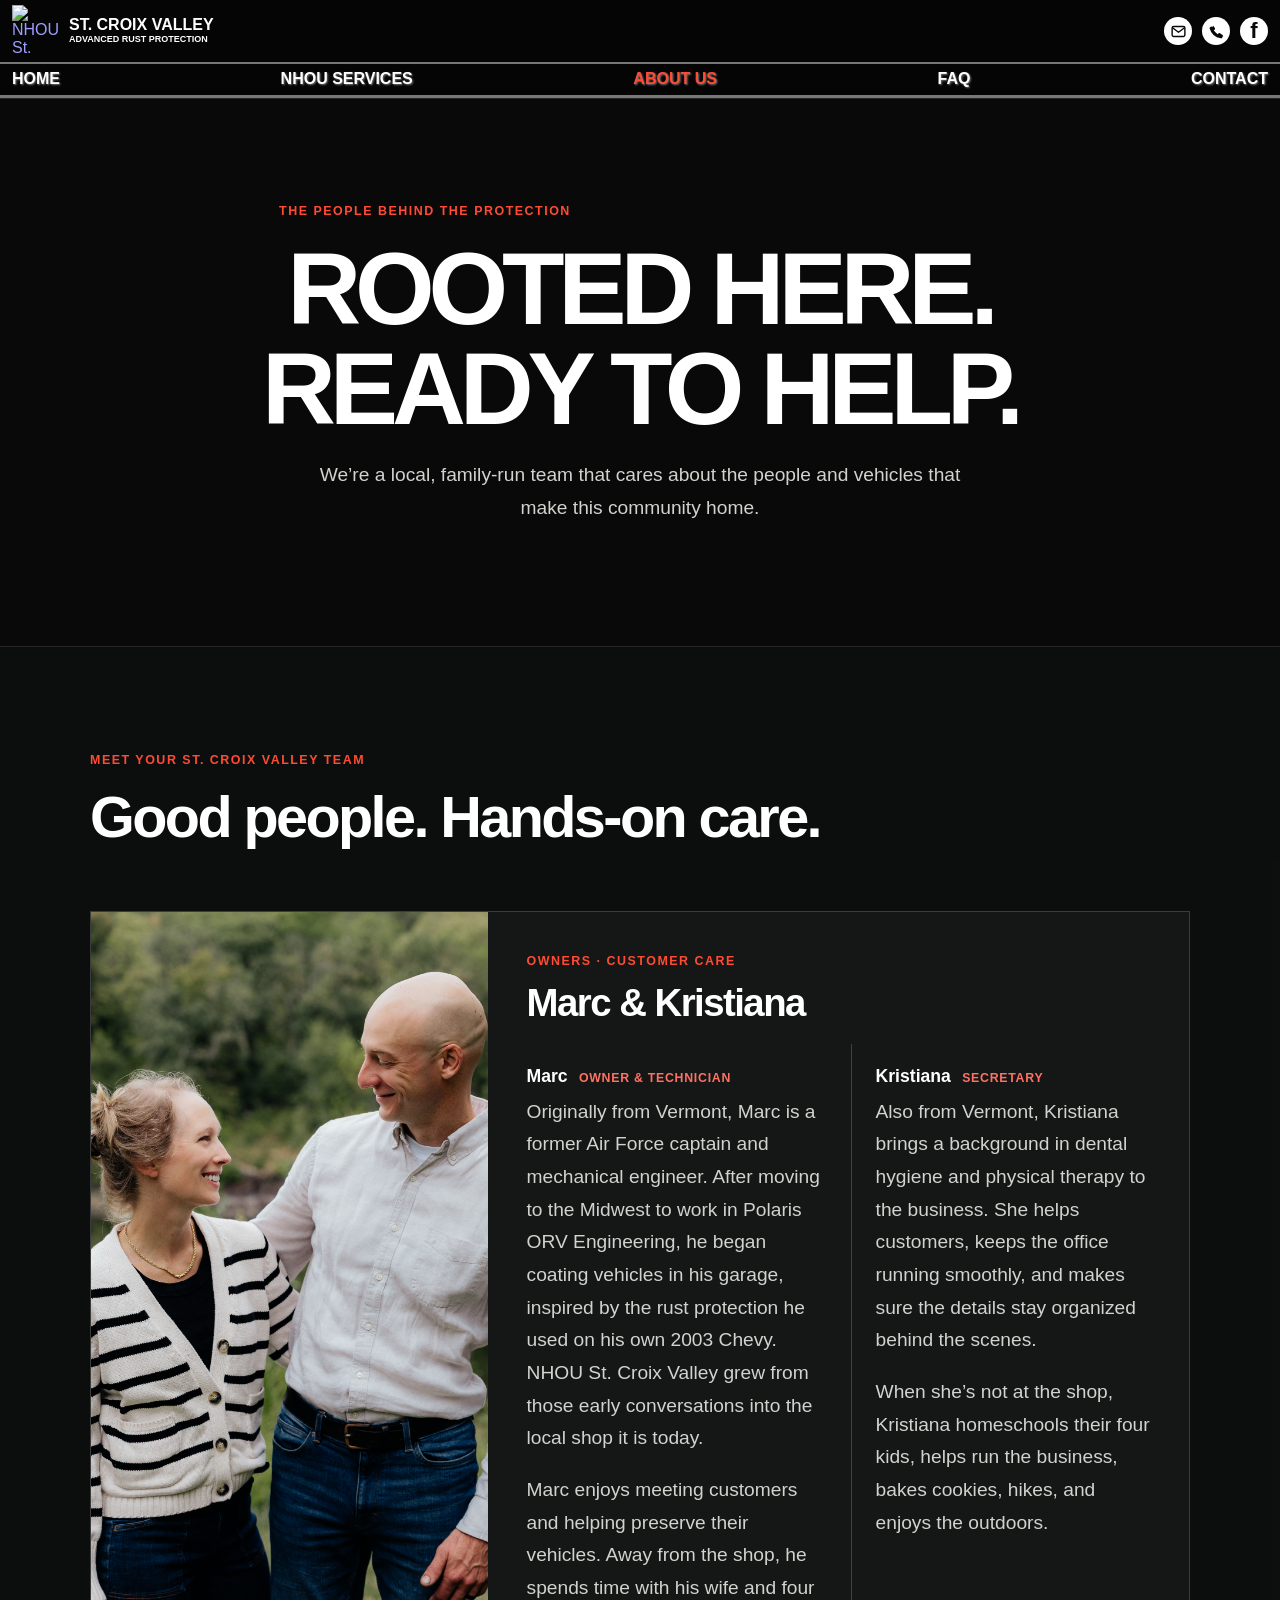
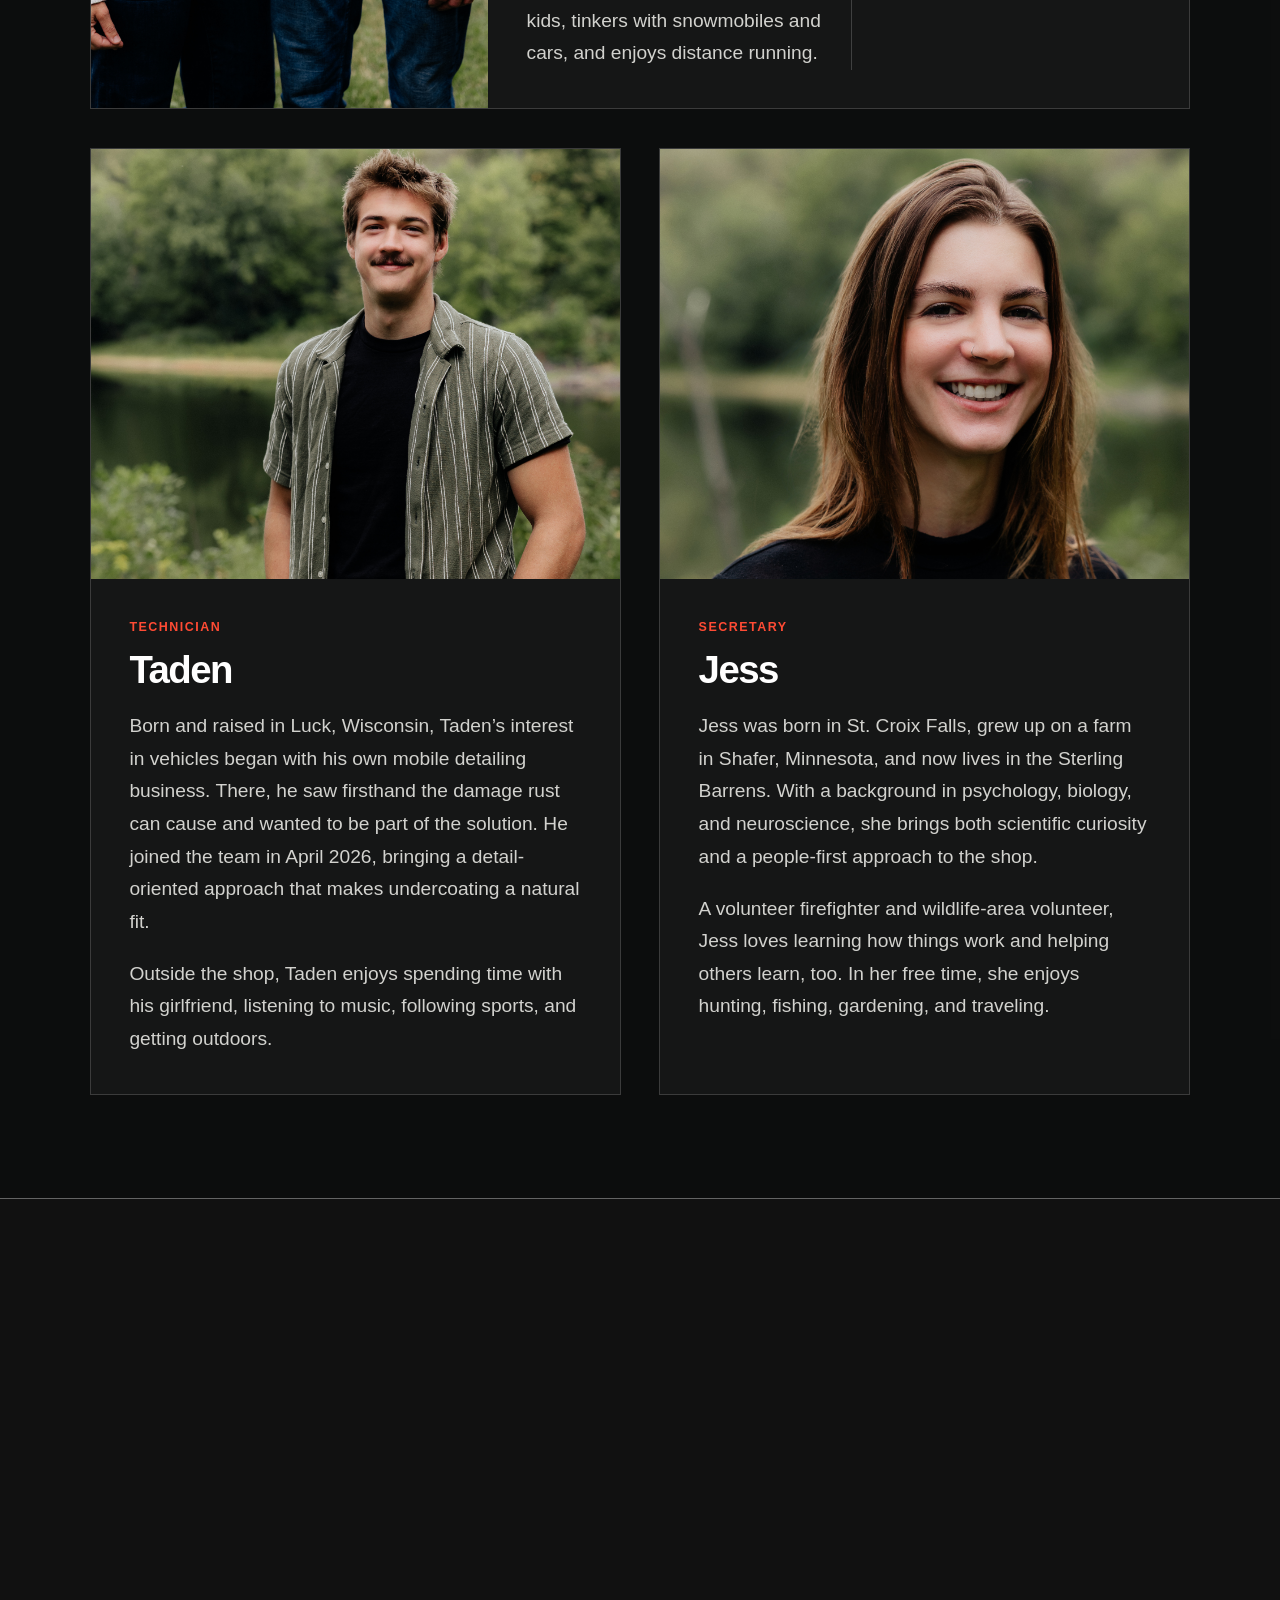
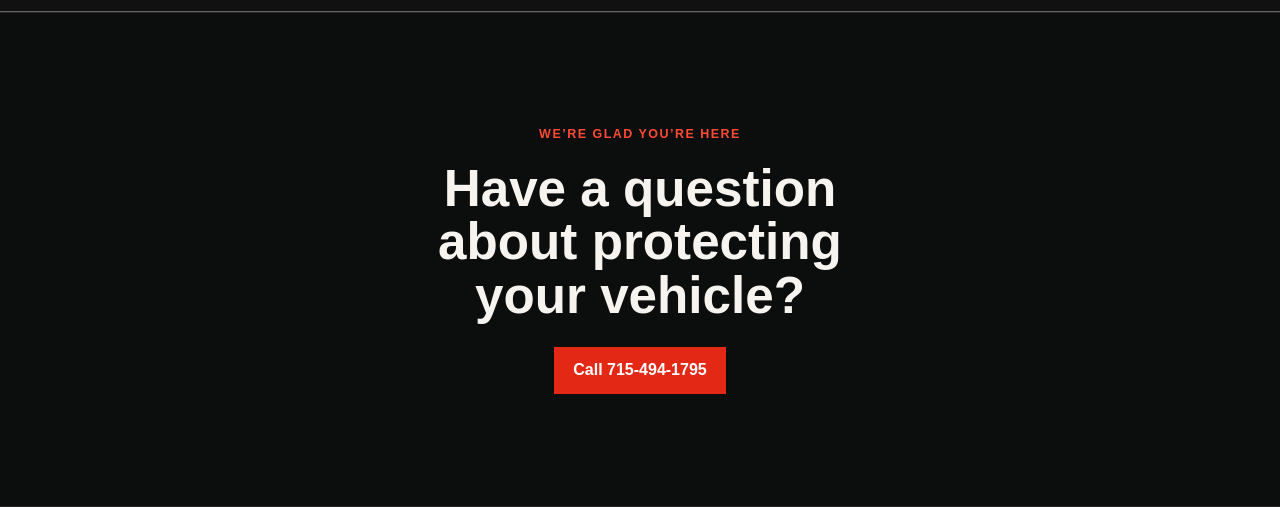
==== aboutUs.html @ d03a411c "Production Ready Still have updates to make but here we go" ====
<!DOCTYPE html>
<html lang="en" data-version="4">
    <head>
        <meta charset="UTF-8">
        <meta name="viewport" content="width=device-width, initial-scale=1.0">
        <meta name="theme-color" content="#111111">
        <title>About Us | NHOU St. Croix Valley</title>
        <link rel="icon" href="src/img/NHOU_LOGO_STCROIX.webp" type="image/webp">
        <link rel="stylesheet" href="style.css">
        <link rel="stylesheet" href="style2.css">
        <link rel="stylesheet" href="aboutUs.css">
    </head>

    <body>
        <div class="video-stage" aria-hidden="true">
            <video class="background-video" autoplay muted loop playsinline tabindex="-1" poster="src/img/trucks.jpg">
                <source src="video.mp4" type="video/mp4">
            </video>
        </div>

        <header class="site-header">
            <div class="brand-row">
                <a class="brand" href="index.html" aria-label="NHOU St. Croix Valley home">
                    <img src="src/img/NHOU_LOGO_STCROIX.webp" alt="NHOU St. Croix Valley Advanced Rust Protection">
                    <span class="brand-copy" aria-hidden="true">
                        <strong>St. Croix Valley</strong>
                        <small>Advanced Rust Protection</small>
                    </span>
                </a>
                <div class="social-links" aria-label="Contact and social links">
                    <a class="social-link" href="mailto:info@nhoustcroixvalley.com" aria-label="Email NHOU St. Croix Valley" title="Email">
                        <svg viewBox="0 0 24 24" aria-hidden="true"><rect x="3" y="5" width="18" height="14" rx="2"></rect><path d="m4 7 8 6 8-6"></path></svg>
                    </a>
                    <a class="social-link" href="tel:+17154941795" aria-label="Call NHOU St. Croix Valley" title="Call">
                        <svg viewBox="0 0 24 24" aria-hidden="true"><path d="M7.1 3.5 9.7 7a1.6 1.6 0 0 1-.1 2l-1.4 1.4a14.2 14.2 0 0 0 5.4 5.4l1.4-1.4a1.6 1.6 0 0 1 2-.1l3.5 2.6a1.6 1.6 0 0 1 .5 1.9l-.8 1.8a2 2 0 0 1-2.1 1.1A19.4 19.4 0 0 1 2.3 7.9a2 2 0 0 1 1.1-2.1l1.8-.8a1.6 1.6 0 0 1 1.9.5Z"></path></svg>
                    </a>
                    <a class="social-link social-link-facebook" href="https://www.facebook.com/NHOUStCroixValley" aria-label="NHOU St. Croix Valley on Facebook" title="Facebook" target="_blank" rel="noopener noreferrer">f</a>
                </div>
            </div>
            <nav class="main-nav" aria-label="Main navigation">
                <a href="index.html">Home</a>
                <a href="services.html">NHOU Services</a>
                <a href="#team" aria-current="page">About Us</a>
                <a href="faq.html">FAQ</a>
                <a href="contact.html">Contact</a>
            </nav>
        </header>

        <main class="about-page">
            <section class="module about-intro">
                <div class="module-inner">
                    <p class="eyebrow">The people behind the protection</p>
                    <h1>Rooted here.<br>Ready to help.</h1>
                    <p>We’re a local, family-run team that cares about the people and vehicles that make this community home.</p>
                </div>
            </section>

            <section class="team-section" id="team" aria-labelledby="team-heading">
                <div class="team-heading">
                    <p class="eyebrow">Meet your St. Croix Valley team</p>
                    <h2 id="team-heading">Good people. Hands-on care.</h2>
                </div>

                <div class="team-grid">
                    <article class="team-card team-card-featured">
                        <img class="team-photo team-photo-featured" src="Marc and Kristiana Photo.jpg" alt="Marc and Kristiana together outdoors">
                        <div class="team-card-copy">
                            <p class="eyebrow">Owners · Customer care</p>
                            <h3>Marc &amp; Kristiana</h3>
                            <div class="team-bios">
                                <div>
                                    <h4>Marc <span>Owner &amp; Technician</span></h4>
                                    <p>Originally from Vermont, Marc is a former Air Force captain and mechanical engineer. After moving to the Midwest to work in Polaris ORV Engineering, he began coating vehicles in his garage, inspired by the rust protection he used on his own 2003 Chevy. NHOU St. Croix Valley grew from those early conversations into the local shop it is today.</p>
                                    <p>Marc enjoys meeting customers and helping preserve their vehicles. Away from the shop, he spends time with his wife and four kids, tinkers with snowmobiles and cars, and enjoys distance running.</p>
                                </div>
                                <div>
                                    <h4>Kristiana <span>Secretary</span></h4>
                                    <p>Also from Vermont, Kristiana brings a background in dental hygiene and physical therapy to the business. She helps customers, keeps the office running smoothly, and makes sure the details stay organized behind the scenes.</p>
                                    <p>When she’s not at the shop, Kristiana homeschools their four kids, helps run the business, bakes cookies, hikes, and enjoys the outdoors.</p>
                                </div>
                            </div>
                        </div>
                    </article>

                    <article class="team-card">
                        <img class="team-photo" src="Taden Photo.jpg" alt="Taden, NHOU St. Croix Valley technician">
                        <div class="team-card-copy">
                            <p class="eyebrow">Technician</p>
                            <h3>Taden</h3>
                            <p>Born and raised in Luck, Wisconsin, Taden’s interest in vehicles began with his own mobile detailing business. There, he saw firsthand the damage rust can cause and wanted to be part of the solution. He joined the team in April 2026, bringing a detail-oriented approach that makes undercoating a natural fit.</p>
                            <p>Outside the shop, Taden enjoys spending time with his girlfriend, listening to music, following sports, and getting outdoors.</p>
                        </div>
                    </article>

                    <article class="team-card">
                        <img class="team-photo" src="Jess Photo.jpg" alt="Jess, NHOU St. Croix Valley secretary">
                        <div class="team-card-copy">
                            <p class="eyebrow">Secretary</p>
                            <h3>Jess</h3>
                            <p>Jess was born in St. Croix Falls, grew up on a farm in Shafer, Minnesota, and now lives in the Sterling Barrens. With a background in psychology, biology, and neuroscience, she brings both scientific curiosity and a people-first approach to the shop.</p>
                            <p>A volunteer firefighter and wildlife-area volunteer, Jess loves learning how things work and helping others learn, too. In her free time, she enjoys hunting, fishing, gardening, and traveling.</p>
                        </div>
                    </article>
                </div>
            </section>

            <section class="video-break" aria-label="Video break">
                <p>Local care. Protection built for the long haul.</p>
            </section>

            <section class="module about-contact">
                <div class="module-inner">
                    <p class="eyebrow">We’re glad you’re here</p>
                    <h2>Have a question about protecting your vehicle?</h2>
                    <a class="contact-link" href="tel:+17154941795">Call 715-494-1795</a>
                </div>
            </section>
        </main>
    </body>
</html>
---- style.css ----
/*
SETUP
*/

/*package fonts*/


body{
    width:100%;
    min-height: 100vh;
    margin: 0;
    padding: 0;
    overflow-x: hidden;
    box-sizing: border-box;
}

*, *::before, *::after {
    box-sizing: inherit;
}

/*Content Area*/
#content-pusher{
    padding:25px;
    padding-top: 70px;
    min-width: 0;

}

/*
END SETUP
*/


/* Homepage */
.site-header {
    position: relative;
    z-index: 1;
    color: #fff;
    background: #050505;
    border-bottom: 3px solid #777;
}

.brand-row {
    min-height: 64px;
    display: flex;
    align-items: center;
    justify-content: space-between;
    gap: 16px;
    padding: 5px 12px;
    border-bottom: 2px solid #777;
}

.brand {
    display: inline-flex;
    align-items: center;
    gap: 5px;
    min-width: 0;
    text-decoration: none;
}

.brand img {
    display: block;
    width: 52px;
    height: 52px;
    object-fit: contain;
    object-position: left center;
}

.brand-copy {
    display: grid;
    gap: 1px;
    color: #fff;
    font-family: Verdana, Geneva, sans-serif;
    line-height: 1.05;
    text-transform: uppercase;
}

.brand-copy strong {
    font-size: 16px;
    font-weight: 800;
}

.brand-copy small {
    font-size: 9px;
    font-weight: 700;
}

.social-links {
    display: flex;
    flex: 0 0 auto;
    align-items: center;
    gap: 10px;
}

.social-link {
    display: grid;
    width: 28px;
    height: 28px;
    place-items: center;
    color: #090909;
    background: #fff;
    border-radius: 50%;
    text-decoration: none;
    transition: transform 150ms ease, background-color 150ms ease;
}

.social-link:hover,
.social-link:focus-visible {
    transform: translateY(-2px);
    background: #e51d35;
}

.social-link svg {
    width: 17px;
    height: 17px;
    fill: none;
    stroke: currentColor;
    stroke-linecap: round;
    stroke-linejoin: round;
    stroke-width: 2;
}

.social-link:nth-child(2) svg {
    fill: currentColor;
    stroke: none;
}

.social-link-facebook {
    font-family: Arial, sans-serif;
    font-size: 22px;
    font-weight: 800;
    line-height: 1;
}

.main-nav {
    display: flex;
    min-height: 31px;
    align-items: center;
    justify-content: space-between;
    gap: 12px;
    padding: 3px 12px 4px;
}

.main-nav a {
    color: #fff;
    font-family: Verdana, Geneva, sans-serif;
    font-size: clamp(12px, 2.5vw, 16px);
    font-weight: 700;
    line-height: 1.2;
    text-decoration: none;
    text-transform: uppercase;
    text-shadow: 1px 1px 2px #777;
    white-space: nowrap;
}

.main-nav a[aria-current="page"] {
    color: #ff4b34;
    font-weight: 800;
}

.main-nav a:hover,
.main-nav a:focus-visible {
    color: #e51d35;
}

.hero {
    position: relative;
    isolation: isolate;
    display: grid;
    align-content: start;
    min-height: clamp(680px, 110svh, 1100px);
    overflow: hidden;
    padding: clamp(2rem, 5vh, 3.5rem) 16px;
    background: rgba(13, 14, 14, 0.96);
}

.hero::before {
    position: absolute;
    z-index: 0;
    inset: clamp(190px, 30vh, 300px) max(1rem, calc((100vw - 1180px) / 2)) clamp(1rem, 3vw, 2rem);
    border-radius: 14px;
    background-image: linear-gradient(rgba(0, 0, 0, 0.18), rgba(0, 0, 0, 0.18)), url("Photo Tests/somephotosnhou/USETHISE.jpeg");
    background-position: center;
    background-size: cover;
    content: "";
}

.hero h1 {
    position: relative;
    z-index: 1;
    display: grid;
    margin: 0;
    color: #e51d35;
    font-family: Verdana, Geneva, sans-serif;
    font-size: clamp(24px, 4.6vw, 34px);
    font-weight: 800;
    line-height: 1.3;
    text-align: center;
    text-shadow: 1px 2px 6px rgba(0, 0, 0, 0.85);
    text-transform: uppercase;
}

.hero h1 span:nth-child(2) {
    color: #fff;
}

@media (max-width: 420px) {
    .brand-row {
        min-height: 58px;
        padding-inline: 8px;
    }

    .brand img {
        width: 46px;
        height: 46px;
    }

    .brand-copy strong {
        font-size: 13px;
    }

    .brand-copy small {
        font-size: 7px;
    }

    .social-links {
        gap: 6px;
    }

    .social-link {
        width: 25px;
        height: 25px;
    }

    .main-nav {
        gap: 6px;
        padding-inline: 8px;
    }

    .main-nav a {
        font-size: 11px;
    }

    .hero {
        min-height: clamp(560px, 82svh, 820px);
    }

    .hero::before {
        inset-block-start: clamp(180px, 28vh, 240px);
    }
}

/*
MODULES
*/

/*Module setup*/

/*Begin Modules*/

/*
END MODULES
*/
---- style2.css ----
:root {
    color-scheme: dark;
    font-family: "Trebuchet MS", sans-serif;
    background: #111;
    color: #f7f4ef;
    font-synthesis: none;
}

* {
    box-sizing: border-box;
}

html {
    scroll-behavior: smooth;
    margin: 0;
    padding: 0;
    width: 100%;
}

body {
    margin: 0;
    padding: 0;
    width: 100%;
    min-width: 320px;
    overflow-x: hidden;
    background: #111;
}

.video-stage {
    position: sticky;
    top: 0;
    z-index: 0;
    height: 100vh;
    height: 100svh;
    margin-bottom: -100vh;
    overflow: hidden;
    pointer-events: none;
}

.background-video {
    width: 100%;
    height: 100%;
    object-fit: cover;
    object-position: center;
}

body > main:not(.menu-content) {
    position: relative;
    z-index: 1;
}

.module {
    min-height: 72vh;
    display: grid;
    align-items: center;
    padding: clamp(3rem, 8vw, 7rem) max(6vw, calc((100vw - 1100px) / 2));
    background: rgba(13, 14, 14, 0.96);
    border-block: 1px solid rgba(255, 255, 255, 0.12);
}

.module-inner {
    width: min(100%, 1100px);
    margin-inline: auto;
}

.intro {
    min-height: 76vh;
    text-align: center;
}

.intro .module-inner {
    max-width: 760px;
}

.eyebrow {
    margin: 0 0 1rem;
    color: #ff4b34;
    font-size: 0.78rem;
    font-weight: 700;
    text-transform: uppercase;
    letter-spacing: 0.12em;
}

h1, h2, p {
    margin-top: 0;
}

h1 {
    margin-bottom: 1.25rem;
    font-size: clamp(2.5rem, 7vw, 5.5rem);
    line-height: 0.98;
}

h2 {
    margin-bottom: 1rem;
    font-size: clamp(1.8rem, 4vw, 3.25rem);
    line-height: 1.05;
}

p {
    max-width: 62ch;
    color: #d2d2ce;
    font-size: clamp(1rem, 1.5vw, 1.2rem);
    line-height: 1.7;
}

.intro p {
    margin-inline: auto;
}

.content-grid {
    display: grid;
    grid-template-columns: repeat(2, minmax(0, 1fr));
    align-items: center;
    gap: clamp(1.5rem, 5vw, 4rem);
}

.quick-faq {
    display: grid;
    gap: 0.75rem;
    margin-top: clamp(2rem, 5vw, 3.5rem);
    padding-top: clamp(1.5rem, 3vw, 2.25rem);
    border-top: 1px solid rgba(255, 255, 255, 0.18);
}

.quick-faq .eyebrow {
    margin-bottom: 0.2rem;
}

.quick-faq details {
    border: 1px solid rgba(255, 255, 255, 0.18);
    background: rgba(0, 0, 0, 0.18);
}

.quick-faq summary {
    position: relative;
    padding: 1rem 3rem 1rem 1.1rem;
    color: #fff;
    cursor: pointer;
    font-weight: 700;
    line-height: 1.45;
    list-style: none;
}

.quick-faq summary::-webkit-details-marker {
    display: none;
}

.quick-faq summary::after {
    position: absolute;
    top: 50%;
    right: 1rem;
    color: #ff4b34;
    content: "+";
    font-size: 1.4rem;
    font-weight: 400;
    transform: translateY(-50%);
}

.quick-faq details[open] summary::after {
    content: "−";
}

.quick-faq summary:hover,
.quick-faq summary:focus-visible {
    background: rgba(255, 255, 255, 0.04);
}

.quick-faq summary:focus-visible,
.quick-faq .contact-link:focus-visible {
    outline: 2px solid #ff7162;
    outline-offset: 3px;
}

.quick-faq-answer {
    padding: 0.15rem 1.1rem 0.75rem;
    border-top: 1px solid rgba(255, 255, 255, 0.12);
}

.quick-faq-answer p {
    margin: 0.9rem 0;
    font-size: 0.98rem;
}

.quick-faq-answer strong {
    color: #fff;
}

.quick-faq .contact-link {
    justify-self: start;
    margin-top: 0.35rem;
}

.photo-pair {
    display: grid;
    grid-template-columns: repeat(2, minmax(0, 1fr));
    gap: 0.75rem;
}

figure {
    min-width: 0;
    margin: 0;
}

figure img {
    display: block;
    width: 100%;
    aspect-ratio: 4 / 5;
    object-fit: cover;
    border: 1px solid rgba(255, 255, 255, 0.25);
}

figcaption {
    padding-top: 0.65rem;
    color: #d2d2ce;
    font-size: 0.85rem;
}

.feature-photo {
    display: block;
    width: 100%;
    max-height: 440px;
    aspect-ratio: 4 / 3;
    object-fit: cover;
    border: 1px solid rgba(255, 255, 255, 0.25);
}

.warranty-photo {
    aspect-ratio: 4 / 5;
    background: #fff;
    object-fit: contain;
}

.video-break {
    min-height: 46vh;
    display: grid;
    place-items: center;
    padding: 2.5rem 1.5rem;
    background: rgba(232, 28, 8, 0.72);
    border-block: 1px solid rgba(255, 255, 255, 0.35);
    text-align: center;
}

.video-break p {
    margin: 0;
    color: #fff;
    font-size: clamp(1.5rem, 4vw, 3rem);
    font-weight: 700;
}

.review-list {
    display: grid;
    grid-template-columns: repeat(2, minmax(0, 1fr));
    gap: 1.5rem;
}

.review-link {
    grid-column: 1 / -1;
    justify-self: start;
}

blockquote {
    margin: 0;
    padding: 1.5rem 0;
    border-top: 2px solid #ed321d;
}

blockquote p {
    color: #f7f4ef;
}

cite {
    color: #b7b8b5;
    font-size: 0.9rem;
    font-style: normal;
}

.closing {
    min-height: 48vh;
    text-align: center;
}

.closing .module-inner {
    display: grid;
    justify-items: center;
}

.contact-link {
    display: inline-block;
    padding: 0.9rem 1.2rem;
    color: #fff;
    background: #e32916;
    font-weight: 700;
    text-decoration: none;
}

.contact-link:hover,
.contact-link:focus-visible {
    background: #bd1e10;
}

html[data-version="2"] .video-break,
html[data-version="4"] .video-break {
    background: transparent;
}

html[data-version="3"] .video-break p,
html[data-version="4"] .video-break p {
    visibility: hidden;
}

html[data-version="5"] .module {
    background: #0d0e0e;
}

html[data-version="6"] .video-break {
    min-height: 74vh;
    background: transparent;
}

html[data-version="6"] .video-break p {
    display: none;
}

.test-menu {
    min-height: 100vh;
    background: #111;
}

.menu-content {
    width: min(100% - 2.5rem, 820px);
    margin: 0 auto;
    padding: clamp(4rem, 12vh, 8rem) 0;
}

.menu-content h1 {
    max-width: 12ch;
}

.menu-intro {
    margin-bottom: 2.5rem;
}

.menu-content nav {
    border-top: 1px solid #555;
}

.menu-content nav a {
    display: grid;
    grid-template-columns: 3rem 1fr auto;
    gap: 1rem;
    align-items: center;
    padding: 1.25rem 0;
    border-bottom: 1px solid #555;
    color: #f7f4ef;
    font-size: 1.05rem;
    text-decoration: none;
}

.menu-content nav a span:first-child {
    color: #ff4b34;
    font-size: 0.85rem;
    font-weight: 700;
}

.menu-content nav a span:last-child {
    color: #ff4b34;
}

.menu-content nav a:hover span:nth-child(2),
.menu-content nav a:focus-visible span:nth-child(2) {
    text-decoration: underline;
    text-underline-offset: 0.25em;
}

.back-link {
    display: inline-block;
    margin-top: 2rem;
    color: #d2d2ce;
}

@media (max-width: 700px) {
    .module {
        min-height: 78vh;
        padding: 4rem 1.25rem;
    }

    .intro {
        min-height: 70vh;
    }

    .content-grid,
    .review-list {
        grid-template-columns: 1fr;
    }

    .content-grid .feature-photo {
        grid-row: 1;
    }

    .photo-pair {
        gap: 0.5rem;
    }

    .video-break {
        min-height: 38vh;
    }

    .menu-content nav a {
        grid-template-columns: 2.25rem 1fr auto;
        gap: 0.65rem;
        font-size: 0.98rem;
    }

    html[data-version="6"] .video-break {
        min-height: 62vh;
    }
}

@media (prefers-reduced-motion: reduce) {
    html {
        scroll-behavior: auto;
    }
}
---- aboutUs.css ----
.about-page {
    position: relative;
    z-index: 1;
    color: #f7f4ef;
}

.about-intro {
    min-height: 58vh;
    min-height: 58svh;
    background: rgba(8, 9, 9, 0.88);
    text-align: center;
}

.about-intro .module-inner {
    max-width: 860px;
}

.about-intro h1 {
    color: #fff;
    font-size: clamp(3rem, 8vw, 6.7rem);
    letter-spacing: -0.06em;
    text-transform: uppercase;
}

.about-intro .module-inner > p:last-child {
    margin-inline: auto;
}

.team-section {
    padding: clamp(4rem, 8vw, 7rem) max(1.5rem, calc((100vw - 1180px) / 2));
    background: rgba(13, 14, 14, 0.97);
    scroll-margin-top: 2rem;
}

.team-heading {
    max-width: 1100px;
    margin: 0 auto clamp(2rem, 5vw, 4rem);
}

.team-heading h2 {
    margin: 0;
    color: #fff;
    font-size: clamp(2rem, 4.5vw, 3.8rem);
    letter-spacing: -0.045em;
}

.team-grid {
    display: grid;
    max-width: 1100px;
    grid-template-columns: repeat(2, minmax(0, 1fr));
    gap: clamp(1.25rem, 3vw, 2.5rem);
    margin-inline: auto;
}

.team-card {
    min-width: 0;
    overflow: hidden;
    border: 1px solid rgba(255, 255, 255, 0.16);
    background: rgba(22, 23, 23, 0.94);
}

.team-card-featured {
    display: grid;
    grid-column: 1 / -1;
    grid-template-columns: minmax(280px, 0.85fr) minmax(0, 1.5fr);
    align-items: stretch;
}

.team-photo {
    display: block;
    width: 100%;
    height: clamp(250px, 35vw, 430px);
    object-fit: cover;
    object-position: center 38%;
}

.team-photo-featured {
    height: 100%;
    min-height: 500px;
    object-position: center 22%;
}

.team-card-copy {
    padding: clamp(1.4rem, 3vw, 2.5rem);
}

.team-card-copy .eyebrow {
    margin-bottom: 0.65rem;
}

.team-card-copy h3 {
    margin: 0 0 1.2rem;
    color: #fff;
    font-size: clamp(1.8rem, 3vw, 2.6rem);
    letter-spacing: -0.04em;
    line-height: 1.1;
}

.team-card-copy h4 {
    margin: 1.4rem 0 0.55rem;
    color: #fff;
    font-size: 1.1rem;
}

.team-card-copy h4 span {
    margin-left: 0.4rem;
    color: #ff7162;
    font-size: 0.77rem;
    font-weight: 700;
    letter-spacing: 0.06em;
    text-transform: uppercase;
}

.team-card-copy p:last-child {
    margin-bottom: 0;
}

.team-bios {
    display: grid;
    grid-template-columns: repeat(2, minmax(0, 1fr));
    gap: 1.5rem;
}

.team-bios > div + div {
    padding-left: 1.5rem;
    border-left: 1px solid rgba(255, 255, 255, 0.18);
}

.about-contact {
    min-height: 55vh;
    text-align: center;
}

.about-contact .module-inner {
    display: grid;
    justify-items: center;
}

.about-contact h2 {
    max-width: 18ch;
}

.about-contact .contact-link {
    margin-top: 0.5rem;
}

@media (max-width: 760px) {
    .team-section {
        padding: 4rem 1.25rem;
    }

    .team-grid {
        grid-template-columns: 1fr;
        gap: 1.25rem;
    }

    .team-card-featured {
        grid-column: auto;
        grid-template-columns: 1fr;
    }

    .team-photo,
    .team-photo-featured {
        height: auto;
        min-height: 0;
        max-height: 460px;
        aspect-ratio: 4 / 3;
        object-position: center 30%;
    }

    .team-bios {
        grid-template-columns: 1fr;
        gap: 0.5rem;
    }

    .team-bios > div + div {
        padding-top: 0.5rem;
        padding-left: 0;
        border-top: 1px solid rgba(255, 255, 255, 0.18);
        border-left: 0;
    }
}

@media (prefers-reduced-motion: reduce) {
    .about-page {
        scroll-behavior: auto;
    }
}
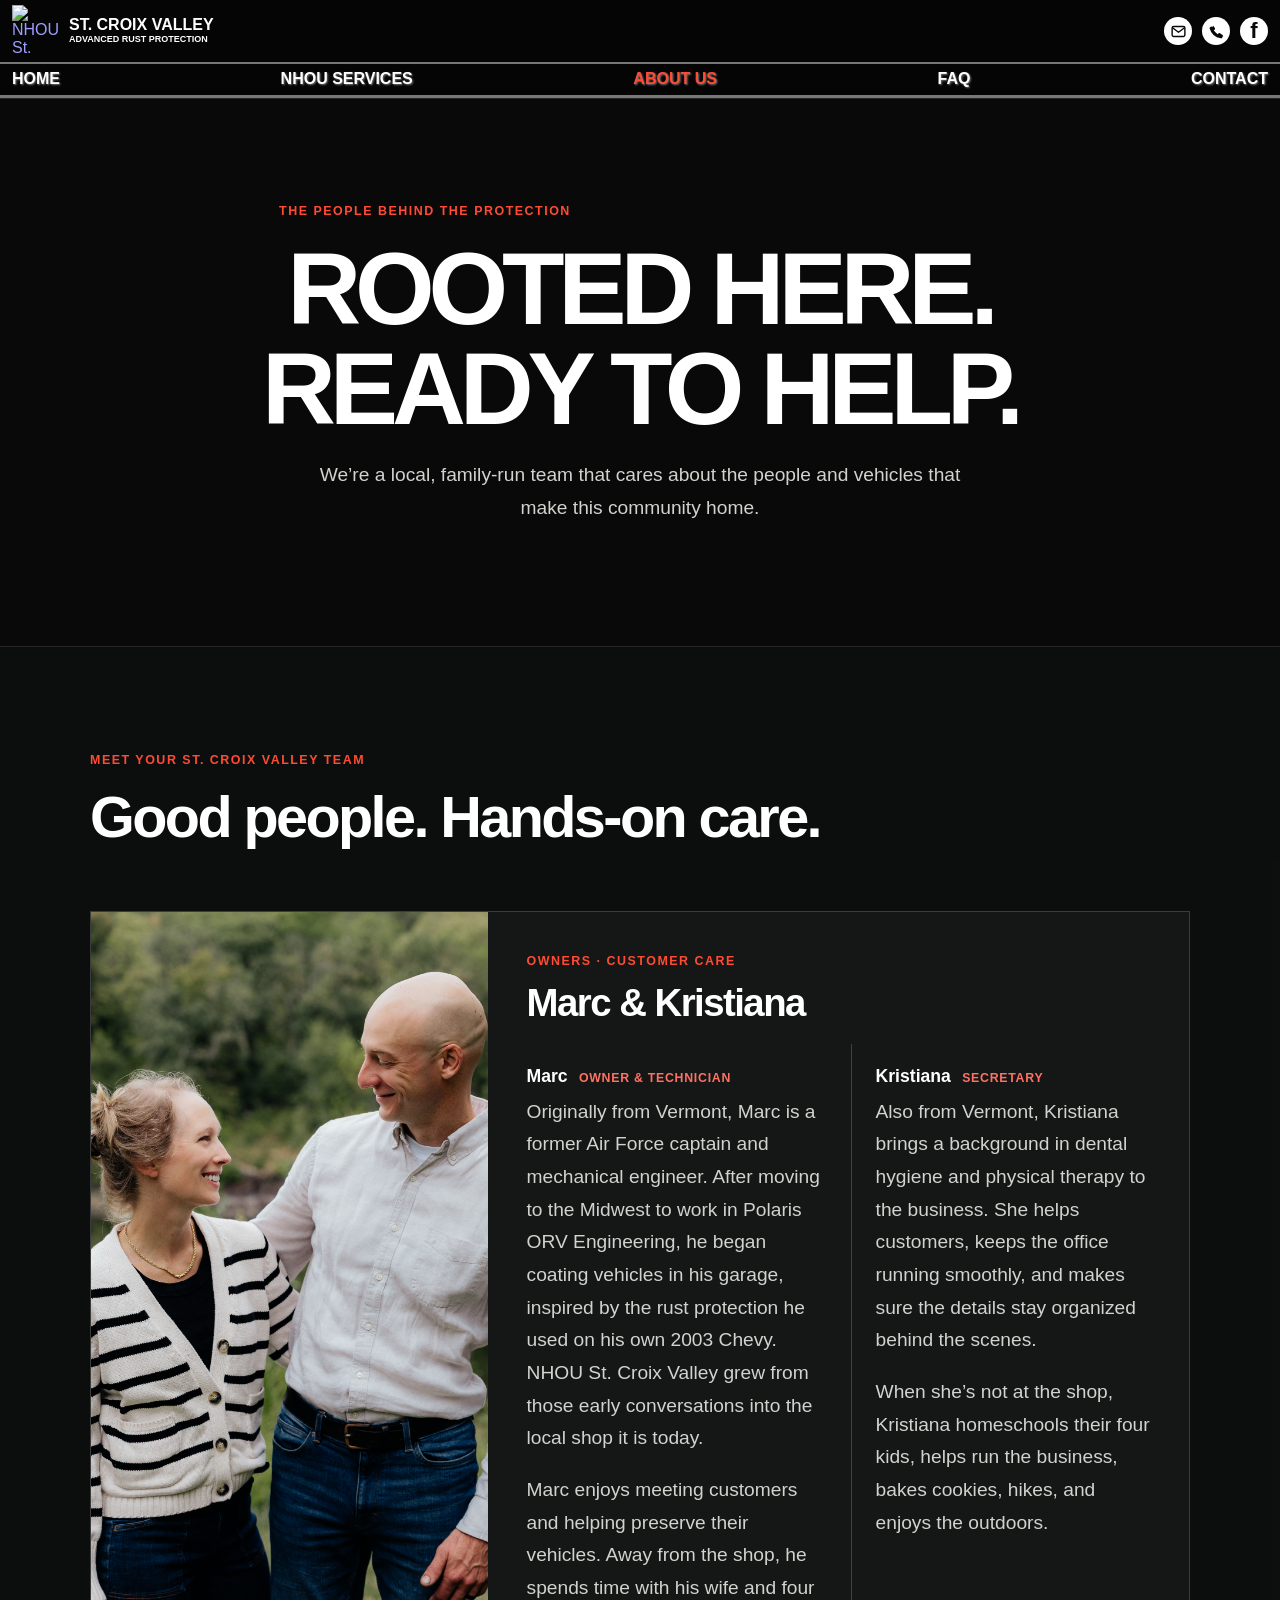
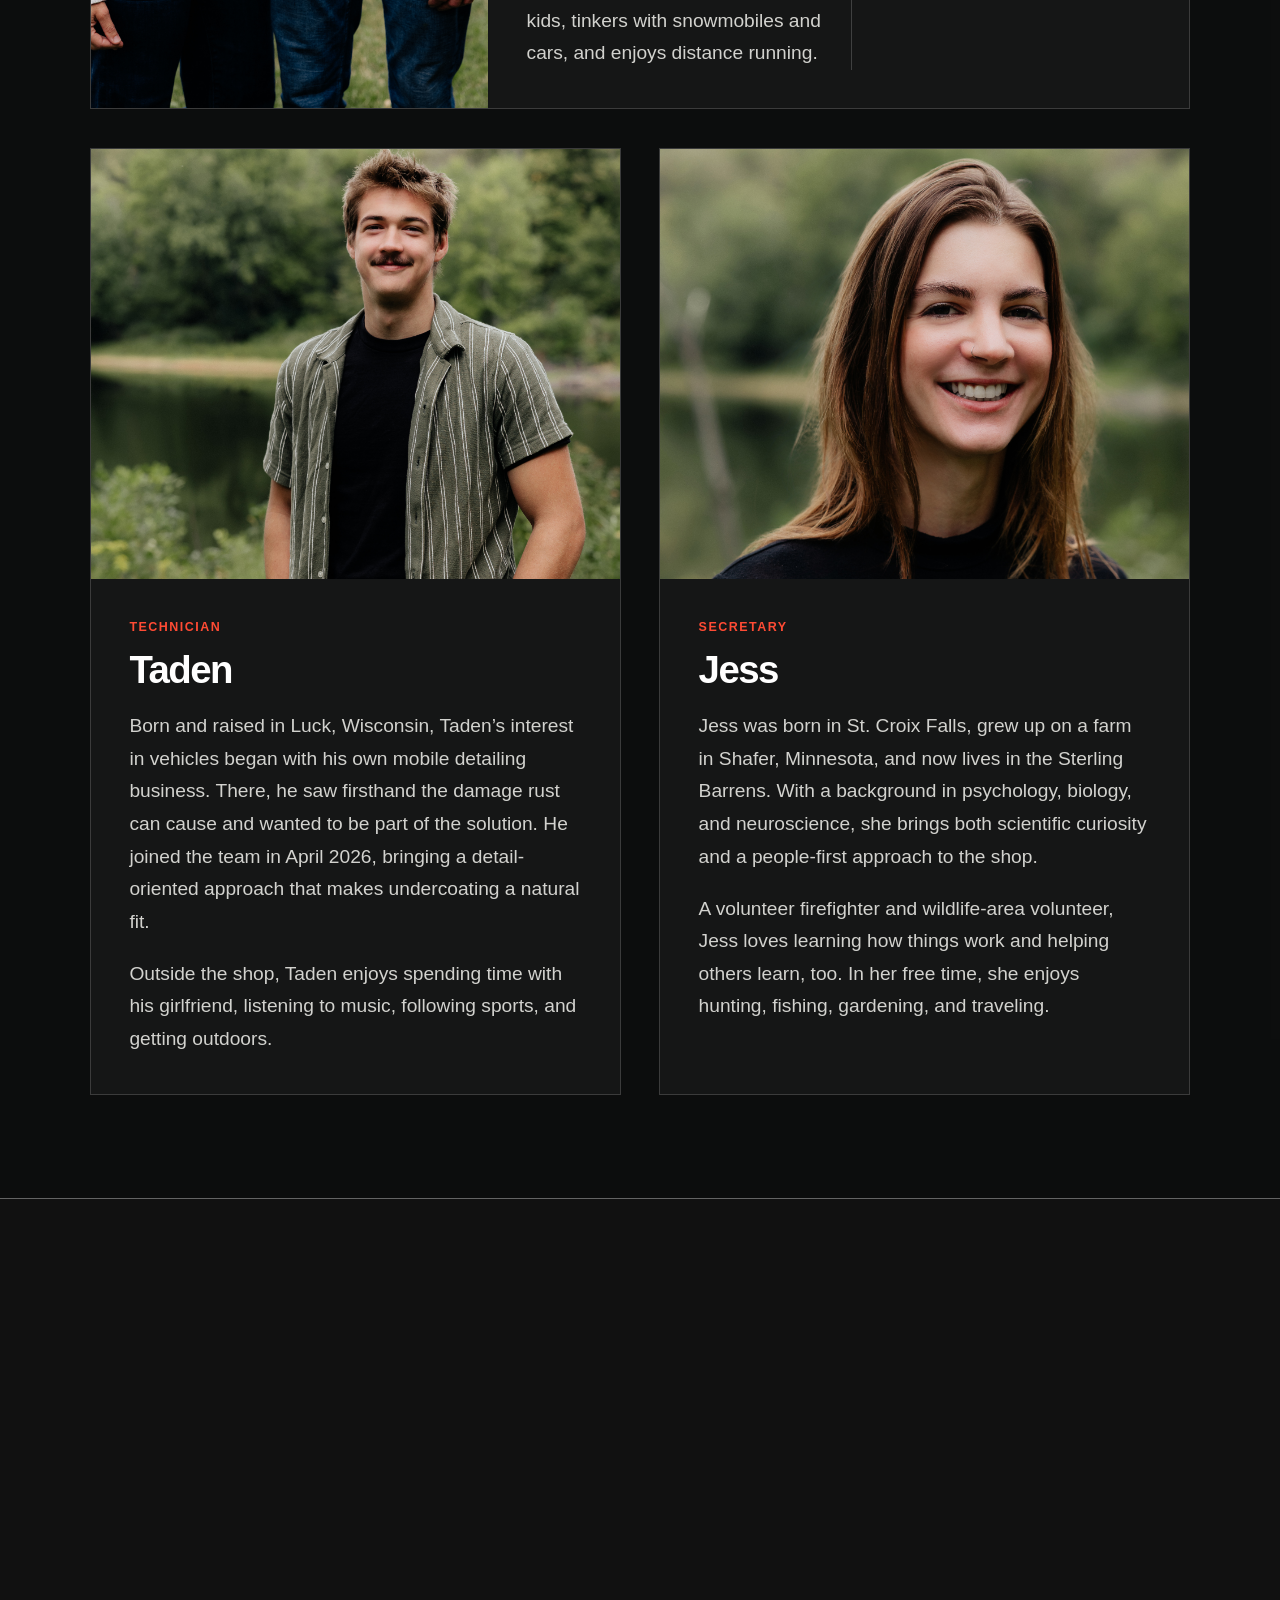
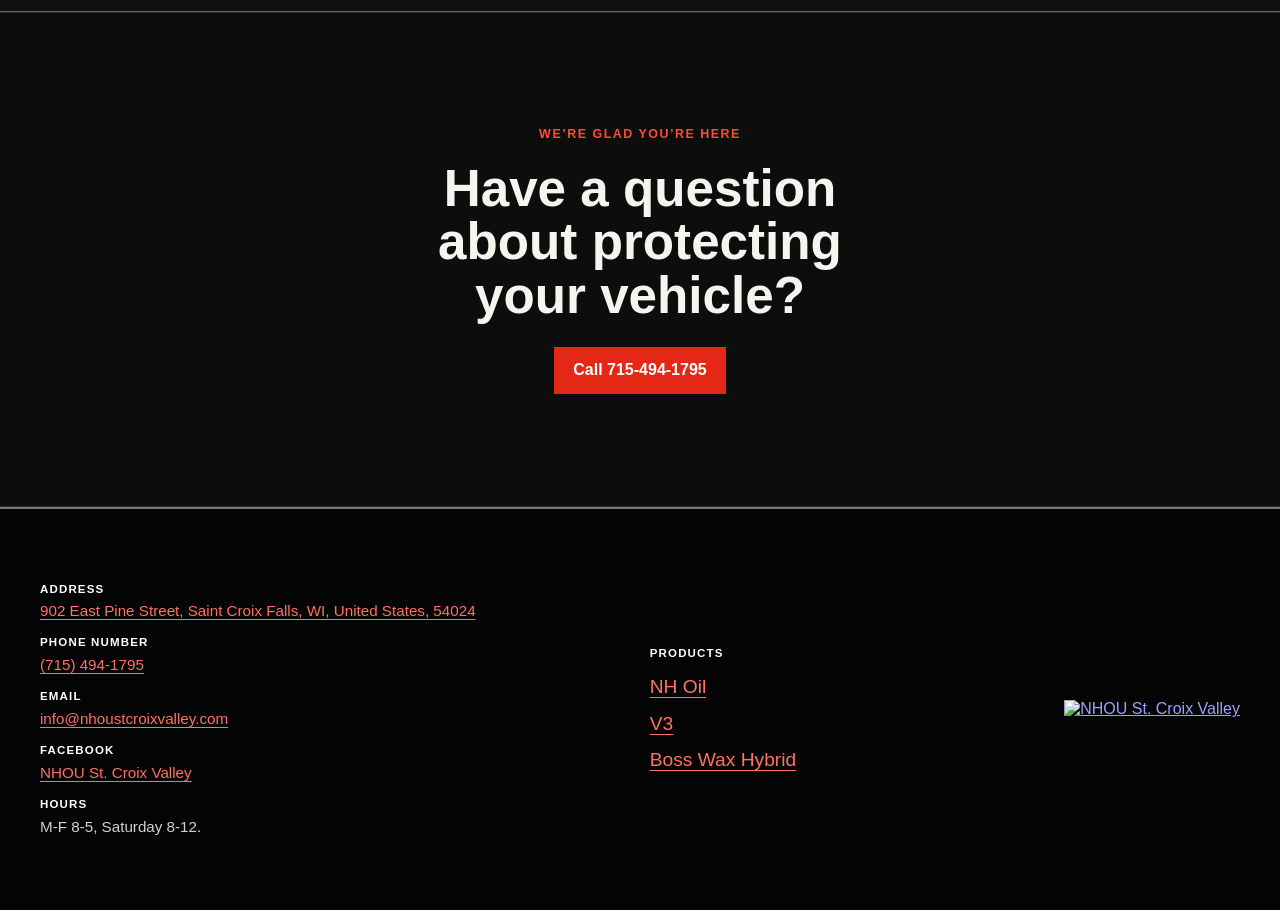
==== commit 40b0dc3f: "Added more branding plus contact and location info" ====
--- a/aboutUs.html
+++ b/aboutUs.html
@@ -13,15 +13,15 @@
 
     <body>
         <div class="video-stage" aria-hidden="true">
-            <video class="background-video" autoplay muted loop playsinline tabindex="-1" poster="src/img/trucks.jpg">
-                <source src="video.mp4" type="video/mp4">
+            <video class="background-video" autoplay muted loop playsinline tabindex="-1" poster="./src/img/trucks.jpg">
+                <source src="./video.mp4" type="video/mp4">
             </video>
         </div>
 
         <header class="site-header">
             <div class="brand-row">
                 <a class="brand" href="index.html" aria-label="NHOU St. Croix Valley home">
-                    <img src="src/img/NHOU_LOGO_STCROIX.webp" alt="NHOU St. Croix Valley Advanced Rust Protection">
+                    <img src="./src/img/NHOU_LOGO_STCROIX.webp" alt="NHOU St. Croix Valley Advanced Rust Protection">
                     <span class="brand-copy" aria-hidden="true">
                         <strong>St. Croix Valley</strong>
                         <small>Advanced Rust Protection</small>
@@ -63,7 +63,7 @@
 
                 <div class="team-grid">
                     <article class="team-card team-card-featured">
-                        <img class="team-photo team-photo-featured" src="Marc and Kristiana Photo.jpg" alt="Marc and Kristiana together outdoors">
+                        <img class="team-photo team-photo-featured" src="./Marc%20and%20Kristiana%20Photo.jpg" alt="Marc and Kristiana together outdoors">
                         <div class="team-card-copy">
                             <p class="eyebrow">Owners · Customer care</p>
                             <h3>Marc &amp; Kristiana</h3>
@@ -83,7 +83,7 @@
                     </article>
 
                     <article class="team-card">
-                        <img class="team-photo" src="Taden Photo.jpg" alt="Taden, NHOU St. Croix Valley technician">
+                        <img class="team-photo" src="./Taden%20Photo.jpg" alt="Taden, NHOU St. Croix Valley technician">
                         <div class="team-card-copy">
                             <p class="eyebrow">Technician</p>
                             <h3>Taden</h3>
@@ -93,7 +93,7 @@
                     </article>
 
                     <article class="team-card">
-                        <img class="team-photo" src="Jess Photo.jpg" alt="Jess, NHOU St. Croix Valley secretary">
+                        <img class="team-photo" src="./Jess%20Photo.jpg" alt="Jess, NHOU St. Croix Valley secretary">
                         <div class="team-card-copy">
                             <p class="eyebrow">Secretary</p>
                             <h3>Jess</h3>
@@ -116,5 +116,25 @@
                 </div>
             </section>
         </main>
+        <footer class="site-footer">
+            <div class="site-footer-inner">
+                <section class="footer-business" aria-label="Business information">
+                    <p><strong>Address</strong><a href="https://www.google.com/maps/place/NHOU+St.+Croix+Valley+Rust+Proofing+%26+Undercoating/@45.403113,-92.6261825,18.86z/data=!4m6!3m5!1s0x23f0cd1d31a7ec5d:0xe92fe2e151400ae!8m2!3d45.4033074!4d-92.625709!16s%2Fg%2F11kq3s8_pc?entry=ttu&amp;g_ep=EgoyMDI2MTExMC4wIKXMDSoASAFQAw%3D%3D" target="_blank" rel="noopener noreferrer">902 East Pine Street, Saint Croix Falls, WI, United States, 54024</a></p>
+                    <p><strong>Phone number</strong><a href="tel:+17154941795">(715) 494-1795</a></p>
+                    <p><strong>Email</strong><a href="mailto:info@nhoustcroixvalley.com">info@nhoustcroixvalley.com</a></p>
+                    <p><strong>Facebook</strong><a href="https://www.facebook.com/NHOUStCroixValley" target="_blank" rel="noopener noreferrer">NHOU St. Croix Valley</a></p>
+                    <p><strong>Hours</strong><span>M-F 8-5, Saturday 8-12.</span></p>
+                </section>
+                <nav class="footer-services" aria-label="Our services">
+                    <h2 class="footer-services-heading">Products</h2>
+                    <a href="services.html#nh-oil">NH Oil</a>
+                    <a href="services.html#v3">V3</a>
+                    <a href="services.html#boss-wax">Boss Wax Hybrid</a>
+                </nav>
+                <a class="footer-logo" href="index.html" aria-label="NHOU St. Croix Valley home">
+                    <img src="./src/img/NHOU_LOGO_STCROIX.webp" alt="NHOU St. Croix Valley">
+                </a>
+            </div>
+        </footer>
     </body>
 </html>
--- a/style.css
+++ b/style.css
@@ -179,7 +179,7 @@
     z-index: 0;
     inset: clamp(190px, 30vh, 300px) max(1rem, calc((100vw - 1180px) / 2)) clamp(1rem, 3vw, 2rem);
     border-radius: 14px;
-    background-image: linear-gradient(rgba(0, 0, 0, 0.18), rgba(0, 0, 0, 0.18)), url("Photo Tests/somephotosnhou/USETHISE.jpeg");
+    background-image: linear-gradient(rgba(0, 0, 0, 0.18), rgba(0, 0, 0, 0.18)), url("./Photo Tests/somephotosnhou/USETHISE.jpeg");
     background-position: center;
     background-size: cover;
     content: "";
--- a/style2.css
+++ b/style2.css
@@ -115,6 +115,36 @@
     gap: clamp(1.5rem, 5vw, 4rem);
 }
 
+.location-module {
+    min-height: 0;
+}
+
+.location-grid {
+    grid-template-columns: minmax(0, 1.15fr) minmax(0, 0.85fr);
+}
+
+.location-map {
+    display: block;
+    min-width: 0;
+    aspect-ratio: 16 / 10;
+    overflow: hidden;
+    border: 1px solid rgba(255, 255, 255, 0.25);
+    border-radius: 8px;
+}
+
+.location-map iframe {
+    display: block;
+    width: 100%;
+    height: 100%;
+    min-height: 280px;
+    border: 0;
+    pointer-events: none;
+}
+
+.location-copy h2 {
+    max-width: 12ch;
+}
+
 .quick-faq {
     display: grid;
     gap: 0.75rem;
@@ -299,6 +329,86 @@
     background: #bd1e10;
 }
 
+.site-footer {
+    position: relative;
+    z-index: 1;
+    padding: clamp(2.5rem, 6vw, 4.5rem) max(1.25rem, calc((100vw - 1200px) / 2));
+    background: rgba(5, 5, 5, 0.97);
+    border-top: 2px solid #777;
+}
+
+.site-footer-inner {
+    display: grid;
+    grid-template-columns: minmax(0, 1.4fr) minmax(180px, 0.8fr) minmax(140px, 0.55fr);
+    align-items: center;
+    gap: clamp(2rem, 5vw, 5rem);
+    max-width: 1200px;
+    margin-inline: auto;
+}
+
+.footer-business {
+    display: grid;
+    gap: 0.75rem;
+    min-width: 0;
+}
+
+.footer-business p {
+    display: grid;
+    gap: 0.2rem;
+    margin: 0;
+    font-size: 0.95rem;
+    line-height: 1.45;
+}
+
+.footer-business strong {
+    color: #fff;
+    font-size: 0.72rem;
+    letter-spacing: 0.1em;
+    text-transform: uppercase;
+}
+
+.footer-business a,
+.footer-services a {
+    width: fit-content;
+    max-width: 100%;
+    color: #ff7162;
+    overflow-wrap: anywhere;
+    text-underline-offset: 0.2em;
+}
+
+.footer-business a:hover,
+.footer-business a:focus-visible,
+.footer-services a:hover,
+.footer-services a:focus-visible {
+    color: #fff;
+}
+
+.footer-services {
+    display: grid;
+    justify-items: start;
+    gap: 0.9rem;
+    font-size: clamp(1rem, 1.5vw, 1.2rem);
+}
+
+.footer-services-heading {
+    margin: 0 0 0.15rem;
+    color: #fff;
+    font-size: 0.72rem;
+    letter-spacing: 0.1em;
+    text-transform: uppercase;
+}
+
+.footer-logo {
+    justify-self: end;
+}
+
+.footer-logo img {
+    display: block;
+    width: min(100%, 190px);
+    height: auto;
+    object-fit: contain;
+}
+
 html[data-version="2"] .video-break,
 html[data-version="4"] .video-break {
     background: transparent;
@@ -394,6 +504,37 @@
         grid-template-columns: 1fr;
     }
 
+    .location-grid {
+        gap: 1.5rem;
+    }
+
+    .location-map {
+        aspect-ratio: 4 / 3;
+    }
+
+    .location-map iframe {
+        min-height: 240px;
+    }
+
+    .site-footer-inner {
+        grid-template-columns: minmax(0, 1fr) minmax(100px, 0.6fr);
+        align-items: start;
+        gap: 2rem 1.25rem;
+    }
+
+    .footer-business {
+        grid-column: 1 / -1;
+    }
+
+    .footer-logo {
+        justify-self: end;
+        align-self: center;
+    }
+
+    .footer-logo img {
+        width: min(100%, 150px);
+    }
+
     .content-grid .feature-photo {
         grid-row: 1;
     }
